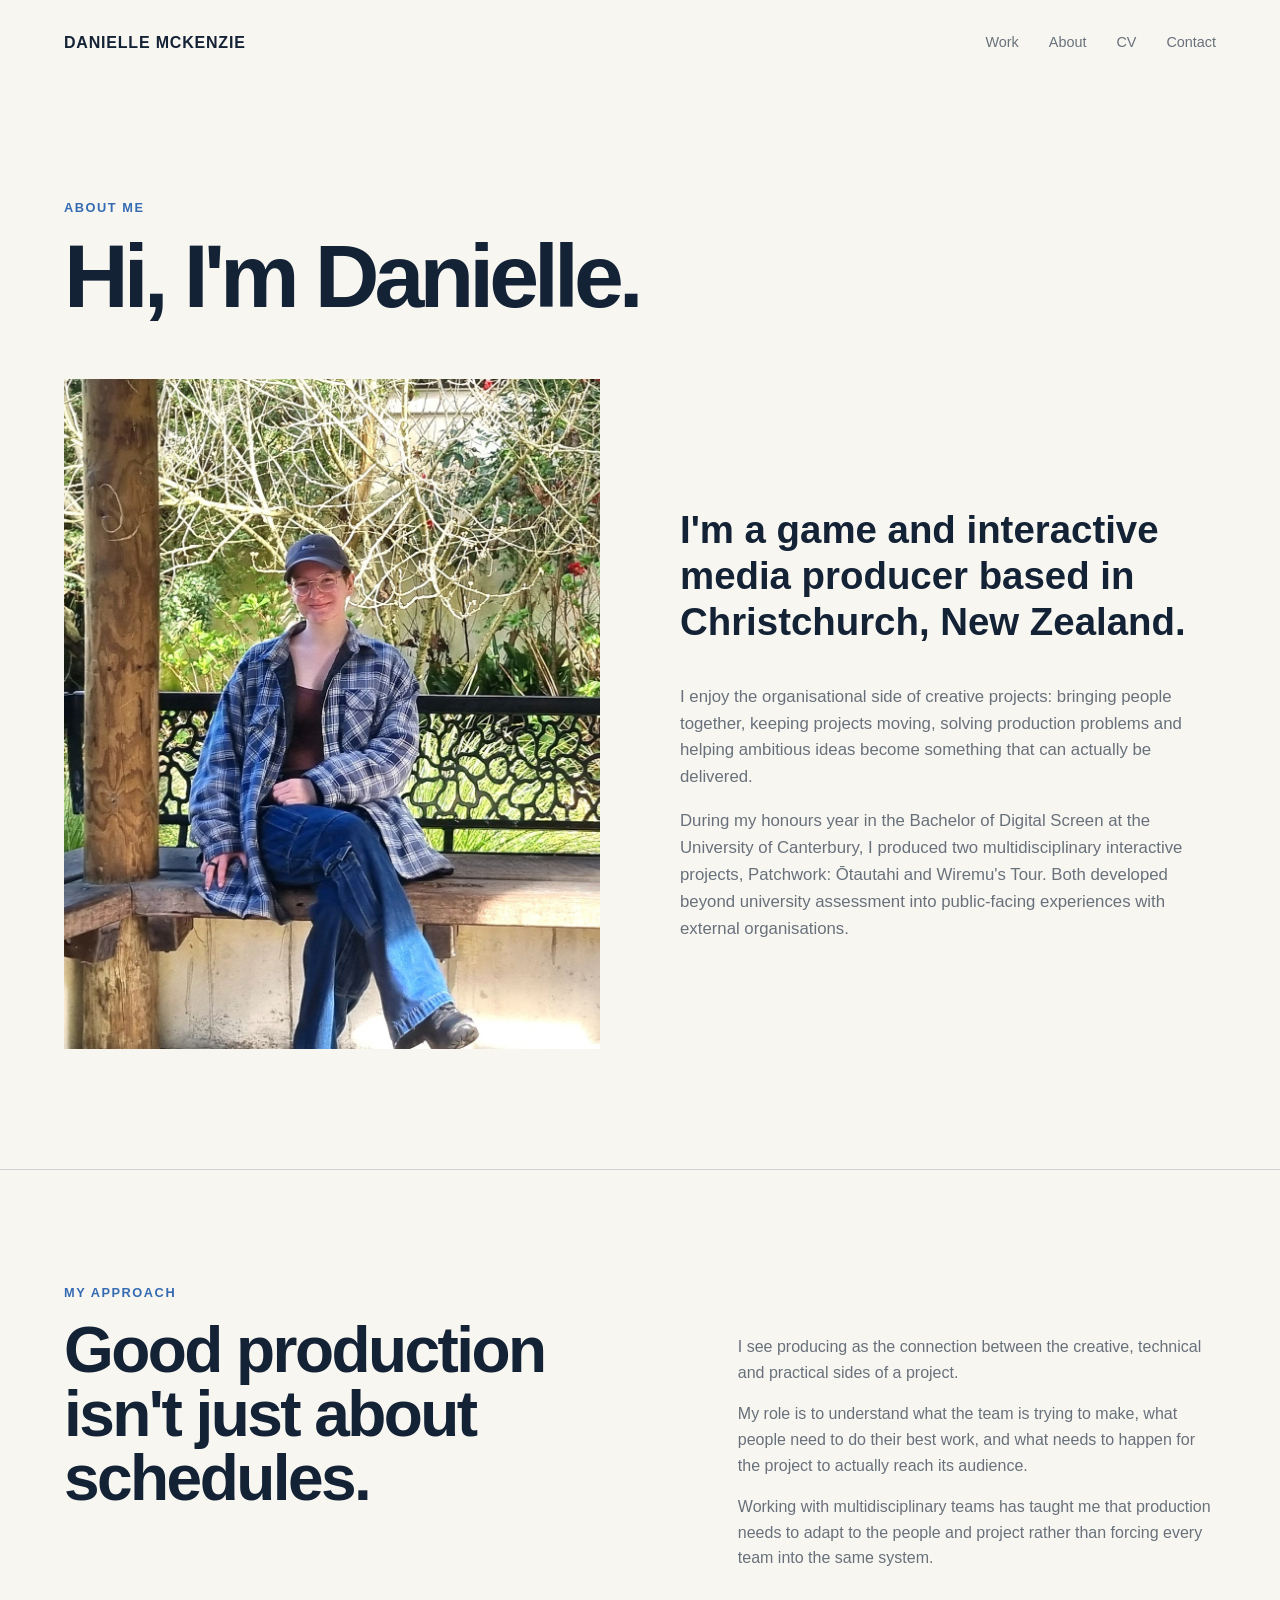
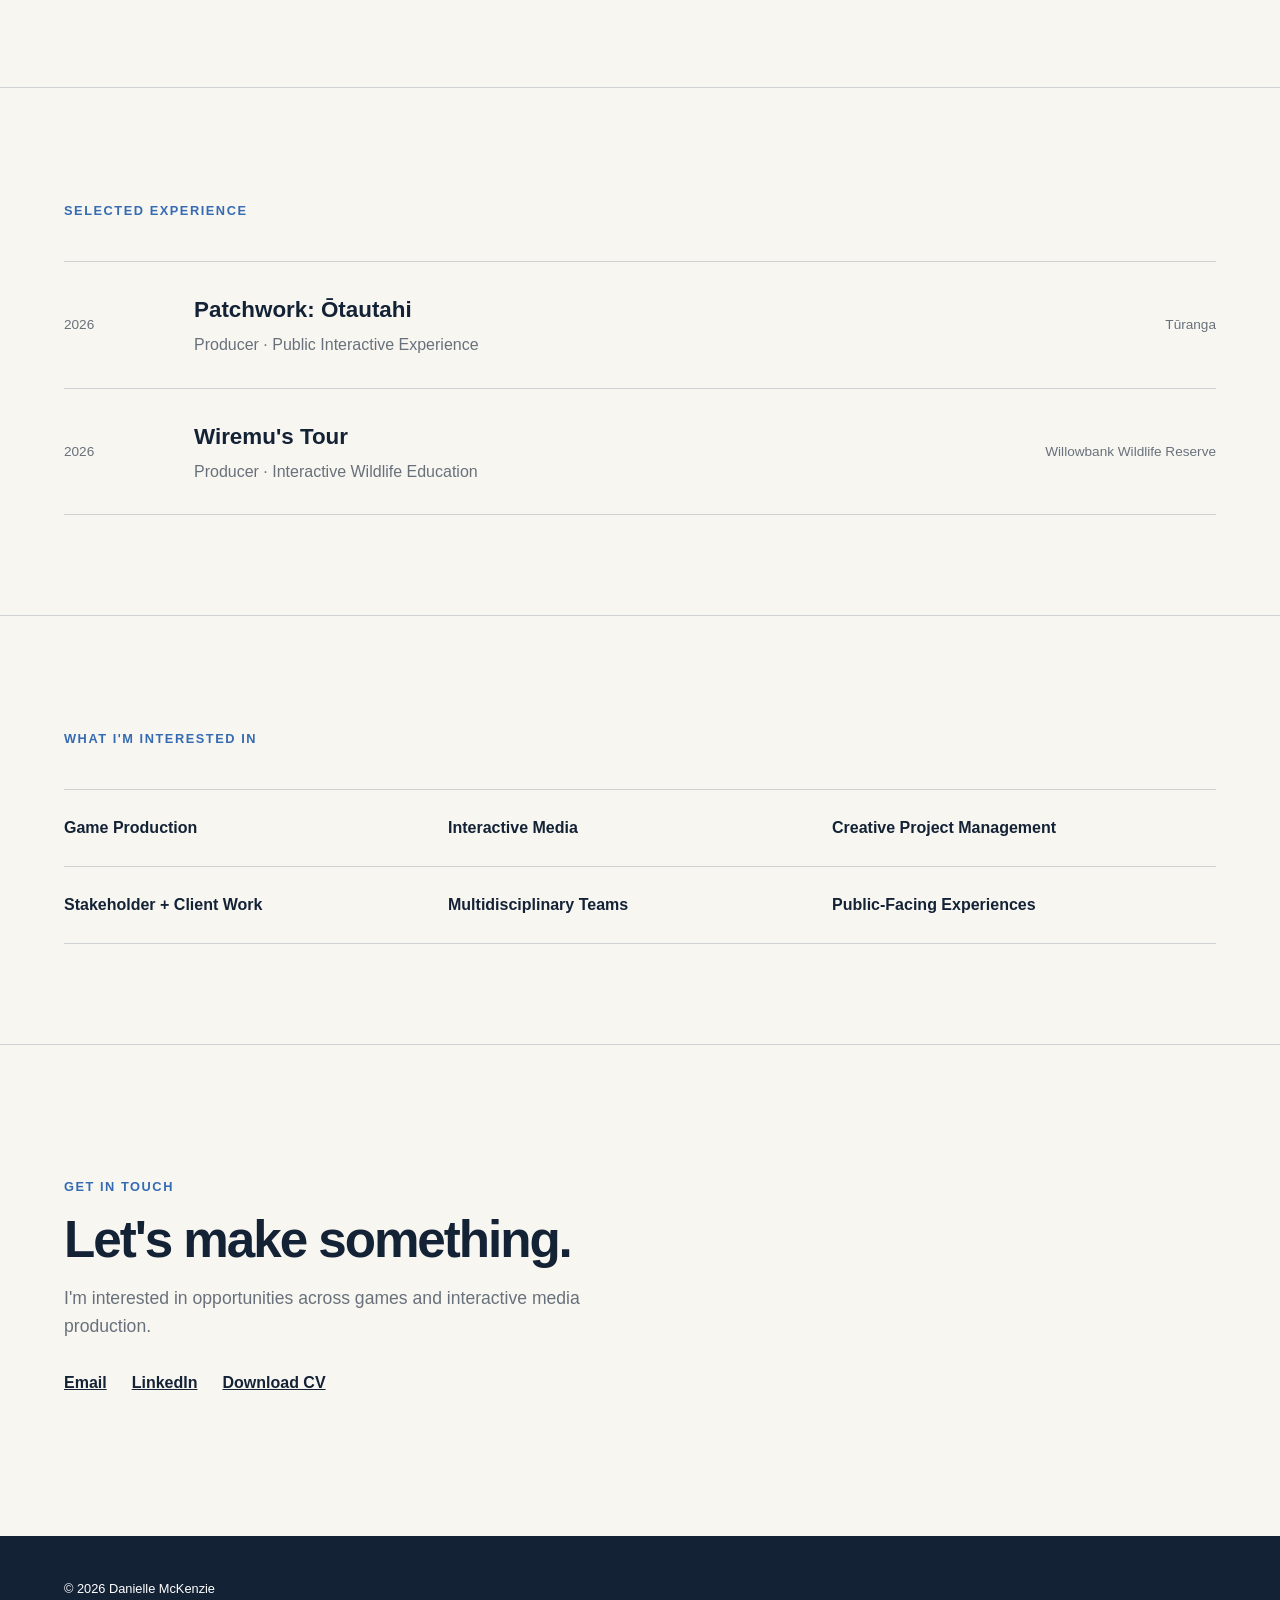
==== about.html @ 28f17426 "Add files via upload" ====
<!DOCTYPE html>
<html lang="en">

<head>
    <meta charset="UTF-8">
    <meta name="viewport" content="width=device-width, initial-scale=1.0">

    <title>About | Danielle McKenzie</title>

    <meta
        name="description"
        content="About Danielle McKenzie, a game and interactive media producer based in Christchurch, New Zealand."
    >

    <link rel="stylesheet" href="css/style.css">
</head>


<body>

<header class="site-header">

    <a href="index.html" class="logo">
        Danielle McKenzie
    </a>

    <nav class="navigation">
        <a href="index.html#work">Work</a>
        <a href="about.html">About</a>
        <a href="files/Danielle-McKenzie-CV.pdf">CV</a>
        <a href="#contact">Contact</a>
    </nav>

</header>


<main>

    <!-- ABOUT HERO -->

    <section class="about-hero">

        <div class="about-heading">

            <p class="eyebrow">
                About Me
            </p>

            <h1>
                Hi, I'm Danielle.
            </h1>

        </div>


        <div class="about-grid">

            <div class="about-photo">

                <img
                    src="images/personal/DaniellePic.jpg"
                    alt="Danielle McKenzie"
                >

            </div>


            <div class="about-intro">

                <p class="about-lead">
                    I'm a game and interactive media producer based
                    in Christchurch, New Zealand.
                </p>

                <p>
                    I enjoy the organisational side of creative
                    projects: bringing people together, keeping
                    projects moving, solving production problems and
                    helping ambitious ideas become something that can
                    actually be delivered.
                </p>

                <p>
                    During my honours year in the Bachelor of Digital
                    Screen at the University of Canterbury, I produced
                    two multidisciplinary interactive projects,
                    Patchwork: Ōtautahi and Wiremu's Tour. Both
                    developed beyond university assessment into
                    public-facing experiences with external
                    organisations.
                </p>

            </div>

        </div>

    </section>


    <!-- APPROACH -->

    <section class="about-section">

        <p class="eyebrow">
            My Approach
        </p>

        <div class="about-statement">

            <h2>
                Good production isn't just about schedules.
            </h2>

            <div>

                <p>
                    I see producing as the connection between the
                    creative, technical and practical sides of a
                    project.
                </p>

                <p>
                    My role is to understand what the team is trying
                    to make, what people need to do their best work,
                    and what needs to happen for the project to
                    actually reach its audience.
                </p>

                <p>
                    Working with multidisciplinary teams has taught me
                    that production needs to adapt to the people and
                    project rather than forcing every team into the
                    same system.
                </p>

            </div>

        </div>

    </section>


    <!-- EXPERIENCE -->

    <section class="about-section">

        <p class="eyebrow">
            Selected Experience
        </p>

        <div class="experience-list">

            <a
                href="patchwork.html"
                class="experience-item"
            >

                <div class="experience-year">
                    2026
                </div>

                <div>
                    <h3>Patchwork: Ōtautahi</h3>

                    <p>
                        Producer · Public Interactive Experience
                    </p>
                </div>

                <div class="experience-outcome">
                    Tūranga
                </div>

            </a>


            <a
                href="wiremus-tour.html"
                class="experience-item"
            >

                <div class="experience-year">
                    2026
                </div>

                <div>
                    <h3>Wiremu's Tour</h3>

                    <p>
                        Producer · Interactive Wildlife Education
                    </p>
                </div>

                <div class="experience-outcome">
                    Willowbank Wildlife Reserve
                </div>

            </a>

        </div>

    </section>


    <!-- INTERESTS -->

    <section class="about-section">

        <p class="eyebrow">
            What I'm Interested In
        </p>

        <div class="interest-grid">

            <div>Game Production</div>
            <div>Interactive Media</div>
            <div>Creative Project Management</div>
            <div>Stakeholder + Client Work</div>
            <div>Multidisciplinary Teams</div>
            <div>Public-Facing Experiences</div>

        </div>

    </section>


    <!-- CONTACT -->

    <section class="contact" id="contact">

        <p class="eyebrow">
            Get In Touch
        </p>

        <h2>
            Let's make something.
        </h2>

        <p>
            I'm interested in opportunities across games and
            interactive media production.
        </p>

        <div class="contact-links">

            <a href="mailto:daniellemck@outlook.co.nz">
                Email
            </a>

            <a
                href="https://www.linkedin.com/in/danielle-mckenzie-190748327/"
                target="_blank"
                rel="noopener"
            >
                LinkedIn
            </a>

            <a
                href="files/Danielle_McKenzie_CV.pdf"
                target="_blank"
            >
                Download CV
            </a>

        </div>

    </section>

</main>


<footer>

    <p>
        © 2026 Danielle McKenzie
    </p>

</footer>

</body>

</html>
---- css/style.css ----
/* ------------------------------
   Base
------------------------------ */

* {
    box-sizing: border-box;
}

html {
    scroll-behavior: smooth;
}

body {
    margin: 0;

    background: #f8f6f1;
    color: #202733;

    font-family:
        Inter,
        Arial,
        sans-serif;

    line-height: 1.6;
}

img {
    display: block;
    width: 100%;
}

a {
    color: inherit;
}


/* ------------------------------
   Header
------------------------------ */

.site-header {
    max-width: 1400px;
    margin: 0 auto;

    padding: 30px 5%;

    display: flex;
    justify-content: space-between;
    align-items: center;
}

.logo {
    color: #142236;

    font-size: 1rem;
    font-weight: 700;

    text-decoration: none;
    text-transform: uppercase;
    letter-spacing: 0.05em;
}

.navigation {
    display: flex;
    gap: 30px;
}

.navigation a {
    color: #68717b;

    font-size: 0.9rem;
    text-decoration: none;
}

.navigation a:hover {
    color: #142236;
}


/* ------------------------------
   General sections
------------------------------ */

main {
    overflow: hidden;
}

section {
    max-width: 1400px;
    margin: 0 auto;

    padding-left: 5%;
    padding-right: 5%;
}

.eyebrow {
    margin-bottom: 15px;

    color: #356bb3;

    font-size: 0.8rem;
    font-weight: 700;

    letter-spacing: 0.12em;
    text-transform: uppercase;
}


/* ------------------------------
   Hero
------------------------------ */

.hero {
    min-height: 75vh;

    display: flex;
    flex-direction: column;
    justify-content: center;

    padding-top: 80px;
    padding-bottom: 120px;
}

.hero h1 {
    max-width: 1000px;

    margin: 0;

    color: #142236;

    font-size: clamp(3rem, 6vw, 6.5rem);
    line-height: 0.98;

    letter-spacing: -0.05em;
}

.hero-intro {
    max-width: 700px;

    margin-top: 35px;
    margin-bottom: 35px;

    color: #68717b;

    font-size: 1.15rem;
}

.button {
    align-self: flex-start;

    padding: 14px 22px;

    background: #142236;
    color: white;

    text-decoration: none;
    font-weight: 600;
}


/* ------------------------------
   Work
------------------------------ */

.work {
    padding-top: 100px;
    padding-bottom: 100px;
}

.section-heading {
    margin-bottom: 60px;
}

.section-heading h2,
.skills h2,
.contact h2 {
    max-width: 800px;

    margin: 0;

    color: #142236;

    font-size: clamp(2rem, 4vw, 4rem);
    line-height: 1.05;

    letter-spacing: -0.04em;
}

.project-card {
    margin-bottom: 120px;
}

.project-image {
    display: block;

    overflow: hidden;

    background: #ddd;
}

.project-image img {
    aspect-ratio: 16 / 8;

    object-fit: cover;

    transition: transform 0.4s ease;
}

.project-image:hover img {
    transform: scale(1.015);
}

.project-info {
    max-width: 800px;

    padding-top: 25px;
}

.project-meta {
    color: #68717b;

    font-size: 0.85rem;
    font-weight: 600;

    text-transform: uppercase;
    letter-spacing: 0.06em;
}

.project-info h3 {
    margin: 8px 0 15px;

    color: #142236;

    font-size: clamp(2rem, 4vw, 3.5rem);
    line-height: 1;
}

.project-info p {
    max-width: 650px;
}

.text-link {
    display: inline-block;

    margin-top: 10px;

    color: #142236;

    font-weight: 700;
    text-decoration: none;
}


/* ------------------------------
   Skills
------------------------------ */

.skills {
    padding-top: 100px;
    padding-bottom: 120px;
}

.skills-grid {
    margin-top: 50px;

    display: grid;
    grid-template-columns: repeat(3, 1fr);

    border-top: 1px solid #cfd2d3;
}

.skills-grid p {
    margin: 0;

    padding: 25px 10px 25px 0;

    border-bottom: 1px solid #cfd2d3;

    font-weight: 600;
}


/* ------------------------------
   Contact
------------------------------ */

.contact {
    padding-top: 120px;
    padding-bottom: 140px;

    border-top: 1px solid #cfd2d3;
}

.contact > p:not(.eyebrow) {
    max-width: 600px;

    color: #68717b;

    font-size: 1.1rem;
}

.contact-links {
    margin-top: 30px;

    display: flex;
    gap: 25px;
}

.contact-links a {
    color: #142236;

    font-weight: 700;
}


/* ------------------------------
   Footer
------------------------------ */

footer {
    padding: 30px 5%;

    background: #142236;
    color: white;

    font-size: 0.8rem;
}
/* ------------------------------
   Case Studies
------------------------------ */

.case-hero {
    padding-top: 100px;
    padding-bottom: 60px;
}

.case-hero-content {
    max-width: 950px;
}

.case-title {
    margin: 10px 0 25px;

    color: #142236;

    font-size: clamp(3.5rem, 7vw, 7rem);
    line-height: 0.95;
    letter-spacing: -0.055em;
}

.case-intro {
    max-width: 760px;

    color: #68717b;

    font-size: 1.2rem;
}

.case-hero-image {
    max-width: 1400px;
    margin: 20px auto 0;
    padding: 0 5%;
}

.case-hero-image img {
    width: 100%;
    max-height: 700px;

    object-fit: cover;
}

.project-facts {
    max-width: 1400px;
    margin: 0 auto;

    padding: 40px 5% 80px;

    display: grid;
    grid-template-columns: repeat(4, 1fr);
    gap: 30px;
}

.fact-label {
    margin: 0 0 5px;

    color: #68717b;

    font-size: 0.7rem;
    font-weight: 700;

    letter-spacing: 0.1em;
    text-transform: uppercase;
}

.fact-value {
    margin: 0;

    color: #142236;

    font-weight: 600;
}

.case-section {
    padding-top: 100px;
    padding-bottom: 100px;

    border-top: 1px solid #cfd2d3;
}

.case-section-heading {
    display: grid;
    grid-template-columns: 1fr 2fr;
    gap: 60px;
}

.case-section-number {
    color: #68717b;

    font-size: 0.8rem;
    font-weight: 700;

    letter-spacing: 0.1em;
}

.case-section-content {
    max-width: 800px;
}

.case-section h2 {
    margin: 0 0 30px;

    color: #142236;

    font-size: clamp(2.5rem, 5vw, 4.5rem);
    line-height: 1;
    letter-spacing: -0.04em;
}

.case-section-content > p {
    color: #68717b;

    font-size: 1.05rem;
}

.responsibility-grid {
    margin-top: 50px;

    display: grid;
    grid-template-columns: repeat(2, 1fr);
    gap: 15px;
}

.responsibility {
    padding: 25px;

    background: #eeece7;
}

.responsibility h3 {
    margin-top: 0;
    margin-bottom: 8px;

    color: #142236;

    font-size: 1rem;
}

.responsibility p {
    margin: 0;

    color: #68717b;

    font-size: 0.9rem;
}


/* Production story */

.production-story {
    padding-top: 100px;
    padding-bottom: 100px;

    border-top: 1px solid #cfd2d3;
}

.story-header {
    max-width: 900px;
    margin-bottom: 50px;
}

.story-number {
    color: #356bb3;

    font-size: 0.8rem;
    font-weight: 700;

    letter-spacing: 0.1em;
    text-transform: uppercase;
}

.story-header h2 {
    margin: 10px 0 20px;

    color: #142236;

    font-size: clamp(2.5rem, 5vw, 4.5rem);
    line-height: 1;
    letter-spacing: -0.04em;
}

.story-summary {
    max-width: 700px;

    color: #68717b;

    font-size: 1.1rem;
}

.story-image {
    margin: 50px 0;
}

.story-image img {
    max-height: 650px;

    object-fit: cover;
}

.story-grid {
    display: grid;
    grid-template-columns: repeat(3, 1fr);
    gap: 40px;
}

.story-block {
    padding-top: 20px;

    border-top: 2px solid #142236;
}

.story-block h3 {
    margin: 0 0 12px;

    color: #142236;

    font-size: 0.8rem;

    letter-spacing: 0.08em;
    text-transform: uppercase;
}

.story-block p {
    margin: 0;

    color: #68717b;
}


/* Evidence */

.evidence-image {
    margin-top: 50px;
}

.evidence-image img {
    max-height: 700px;

    object-fit: contain;

    background: #eeece7;
}

.image-caption {
    margin-top: 10px;

    color: #68717b;

    font-size: 0.8rem;
}


/* Outcome */

.outcome-section {
    max-width: none;

    padding: 120px 5%;

    background: #142236;
    color: white;
}

.outcome-inner {
    max-width: 1400px;
    margin: 0 auto;
}

.outcome-section .eyebrow {
    color: #a8c5e8;
}

.outcome-section h2 {
    max-width: 1000px;

    margin: 0;

    font-size: clamp(3rem, 6vw, 6rem);
    line-height: 0.98;
    letter-spacing: -0.05em;
}

.outcome-section p {
    max-width: 700px;

    color: #d9e0e8;

    font-size: 1.1rem;
}


/* Credits */

.credits {
    padding-top: 80px;
    padding-bottom: 80px;
}

.credits p {
    max-width: 900px;

    color: #68717b;
}


@media (max-width: 700px) {

    .project-facts {
        grid-template-columns: repeat(2, 1fr);
    }

    .case-section-heading {
        grid-template-columns: 1fr;
        gap: 20px;
    }

    .responsibility-grid {
        grid-template-columns: 1fr;
    }

    .story-grid {
        grid-template-columns: 1fr;
    }

}

/* ------------------------------
   Team Feature
------------------------------ */

.team-feature {
    max-width: 1400px;
    margin: 70px auto 0;

    display: grid;
    grid-template-columns: 1.5fr 1fr;
    gap: 50px;
    align-items: center;
}

.team-feature img {
    width: 100%;
    aspect-ratio: 16 / 10;

    object-fit: cover;
}

.team-feature-text {
    max-width: 500px;
}

.team-feature-text h3 {
    margin: 5px 0 20px;

    color: #142236;

    font-size: clamp(2rem, 3vw, 3rem);
    line-height: 1;
    letter-spacing: -0.04em;
}

.team-feature-text p:last-child {
    color: #68717b;
}

/* ------------------------------
   About
------------------------------ */

.about-hero {
    padding-top: 100px;
    padding-bottom: 120px;
}

.about-heading {
    margin-bottom: 60px;
}

.about-heading h1 {
    margin: 0;

    color: #142236;

    font-size: clamp(3.5rem, 7vw, 7rem);
    line-height: 0.95;
    letter-spacing: -0.055em;
}

.about-grid {
    display: grid;
    grid-template-columns: 1fr 1fr;
    gap: 80px;
    align-items: center;
}

.about-photo img {
    width: 100%;
    aspect-ratio: 4 / 5;
    object-fit: cover;
}

.about-intro {
    max-width: 600px;
}

.about-intro p {
    color: #68717b;
    font-size: 1.05rem;
}

.about-intro .about-lead {
    color: #142236;

    font-size: clamp(1.6rem, 3vw, 2.5rem);
    font-weight: 600;
    line-height: 1.2;
}


/* ------------------------------
   About Sections
------------------------------ */

.about-section {
    padding-top: 100px;
    padding-bottom: 100px;

    border-top: 1px solid #cfd2d3;
}

.about-statement {
    display: grid;
    grid-template-columns: 1.2fr 1fr;
    gap: 100px;
}

.about-statement h2 {
    max-width: 650px;

    margin: 0;

    color: #142236;

    font-size: clamp(2.5rem, 5vw, 4.5rem);
    line-height: 1;
    letter-spacing: -0.04em;
}

.about-statement > div {
    max-width: 550px;
}

.about-statement p {
    color: #68717b;
}


/* ------------------------------
   Experience
------------------------------ */

.experience-list {
    margin-top: 40px;

    border-top: 1px solid #cfd2d3;
}

.experience-item {
    padding: 30px 0;

    display: grid;
    grid-template-columns: 100px 1fr auto;
    gap: 30px;
    align-items: center;

    border-bottom: 1px solid #cfd2d3;

    color: inherit;
    text-decoration: none;
}

.experience-item:hover h3 {
    color: #356bb3;
}

.experience-year,
.experience-outcome {
    color: #68717b;
    font-size: 0.85rem;
}

.experience-item h3 {
    margin: 0 0 4px;

    color: #142236;

    font-size: 1.4rem;
}

.experience-item p {
    margin: 0;

    color: #68717b;
}


/* ------------------------------
   Interests
------------------------------ */

.interest-grid {
    margin-top: 40px;

    display: grid;
    grid-template-columns: repeat(3, 1fr);

    border-top: 1px solid #cfd2d3;
}

.interest-grid div {
    padding: 25px 10px 25px 0;

    border-bottom: 1px solid #cfd2d3;

    color: #142236;
    font-weight: 600;
}


/* ------------------------------
   About Mobile
------------------------------ */

@media (max-width: 700px) {

    .about-grid {
        grid-template-columns: 1fr;
        gap: 40px;
    }

    .about-photo img {
        aspect-ratio: 4 / 4.5;
    }

    .about-statement {
        grid-template-columns: 1fr;
        gap: 30px;
    }

    .experience-item {
        grid-template-columns: 60px 1fr;
    }

    .experience-outcome {
        grid-column: 2;
    }

    .interest-grid {
        grid-template-columns: 1fr;
    }

}

/* Mobile */

@media (max-width: 700px) {

    .team-feature {
        grid-template-columns: 1fr;
        gap: 25px;

        margin-top: 50px;
    }

}

/* ------------------------------
   Mobile
------------------------------ */

@media (max-width: 700px) {

    .site-header {
        align-items: flex-start;
        gap: 25px;
    }

    .navigation {
        gap: 12px;

        flex-wrap: wrap;
        justify-content: flex-end;
    }

    .hero {
        min-height: auto;

        padding-top: 100px;
        padding-bottom: 100px;
    }

    .hero h1 {
        font-size: 3.4rem;
    }

    .project-image img {
        aspect-ratio: 4 / 3;
    }

    .skills-grid {
        grid-template-columns: 1fr;
    }

}
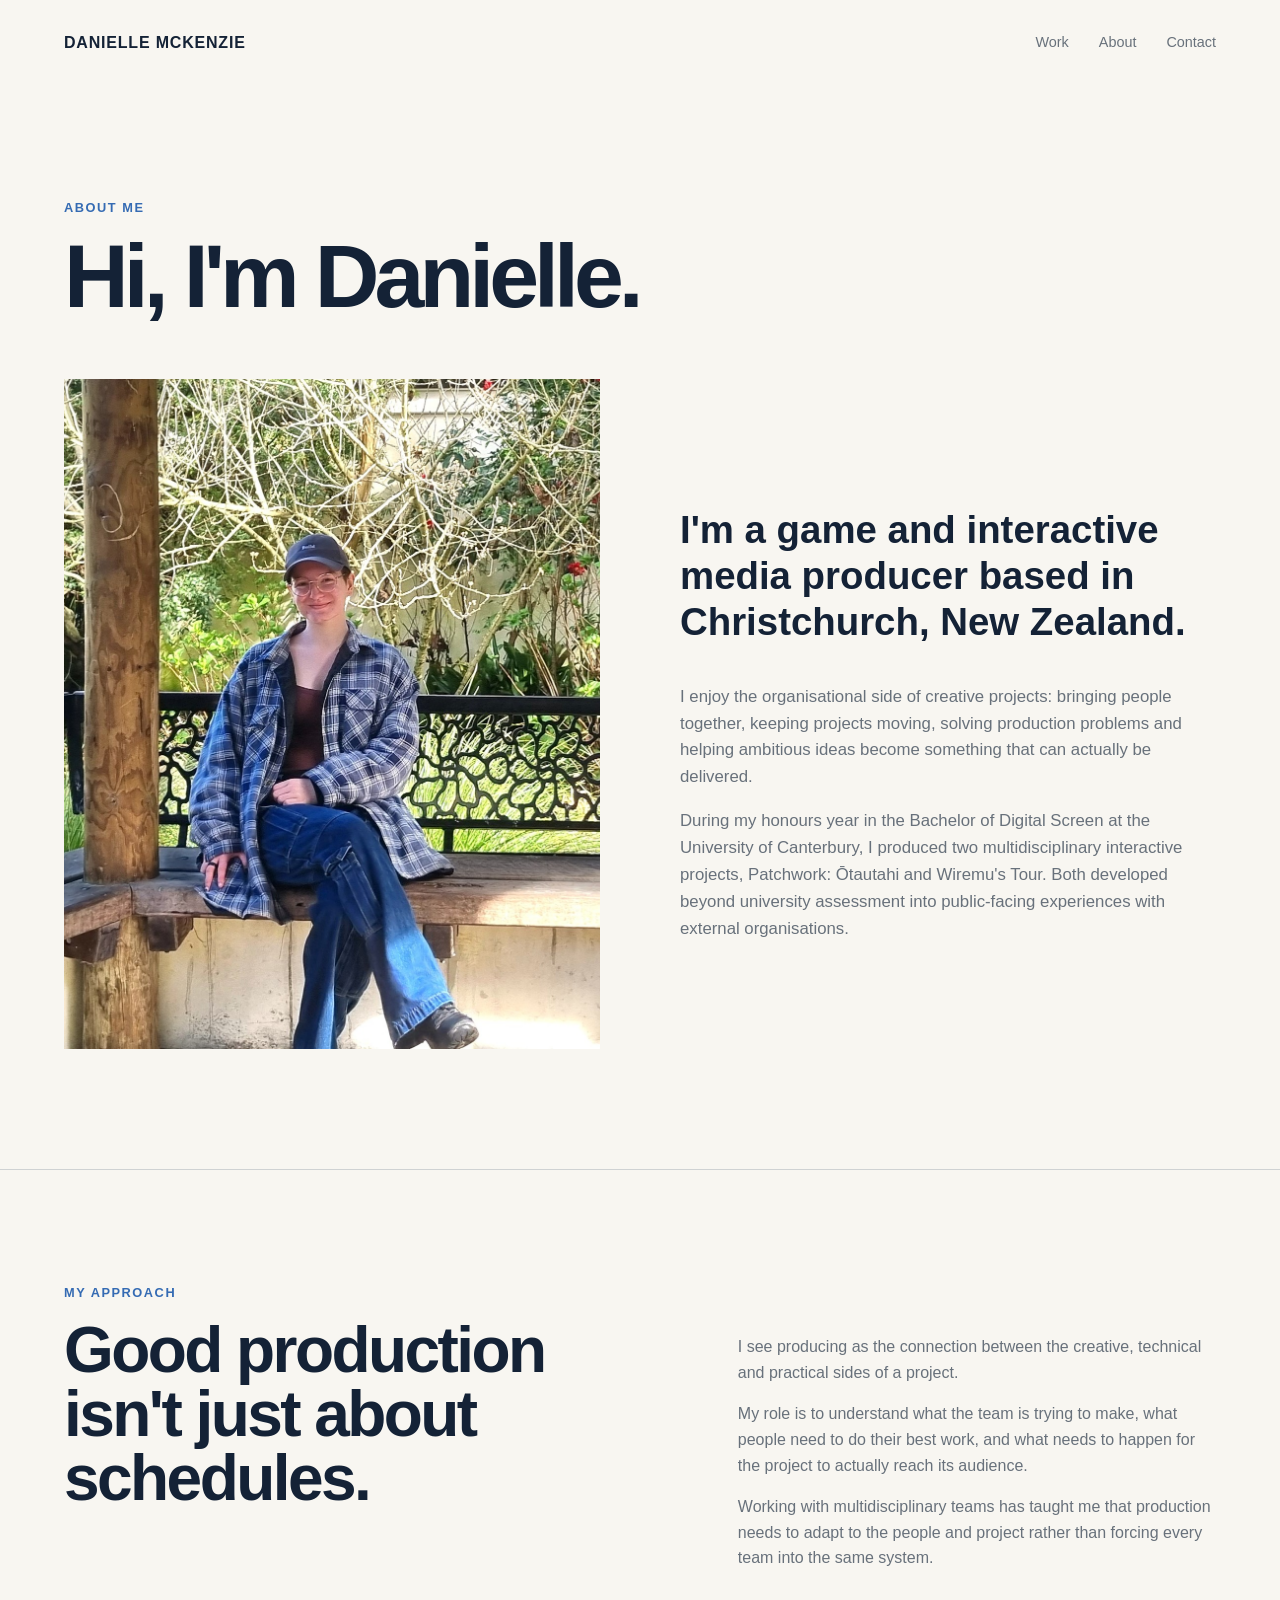
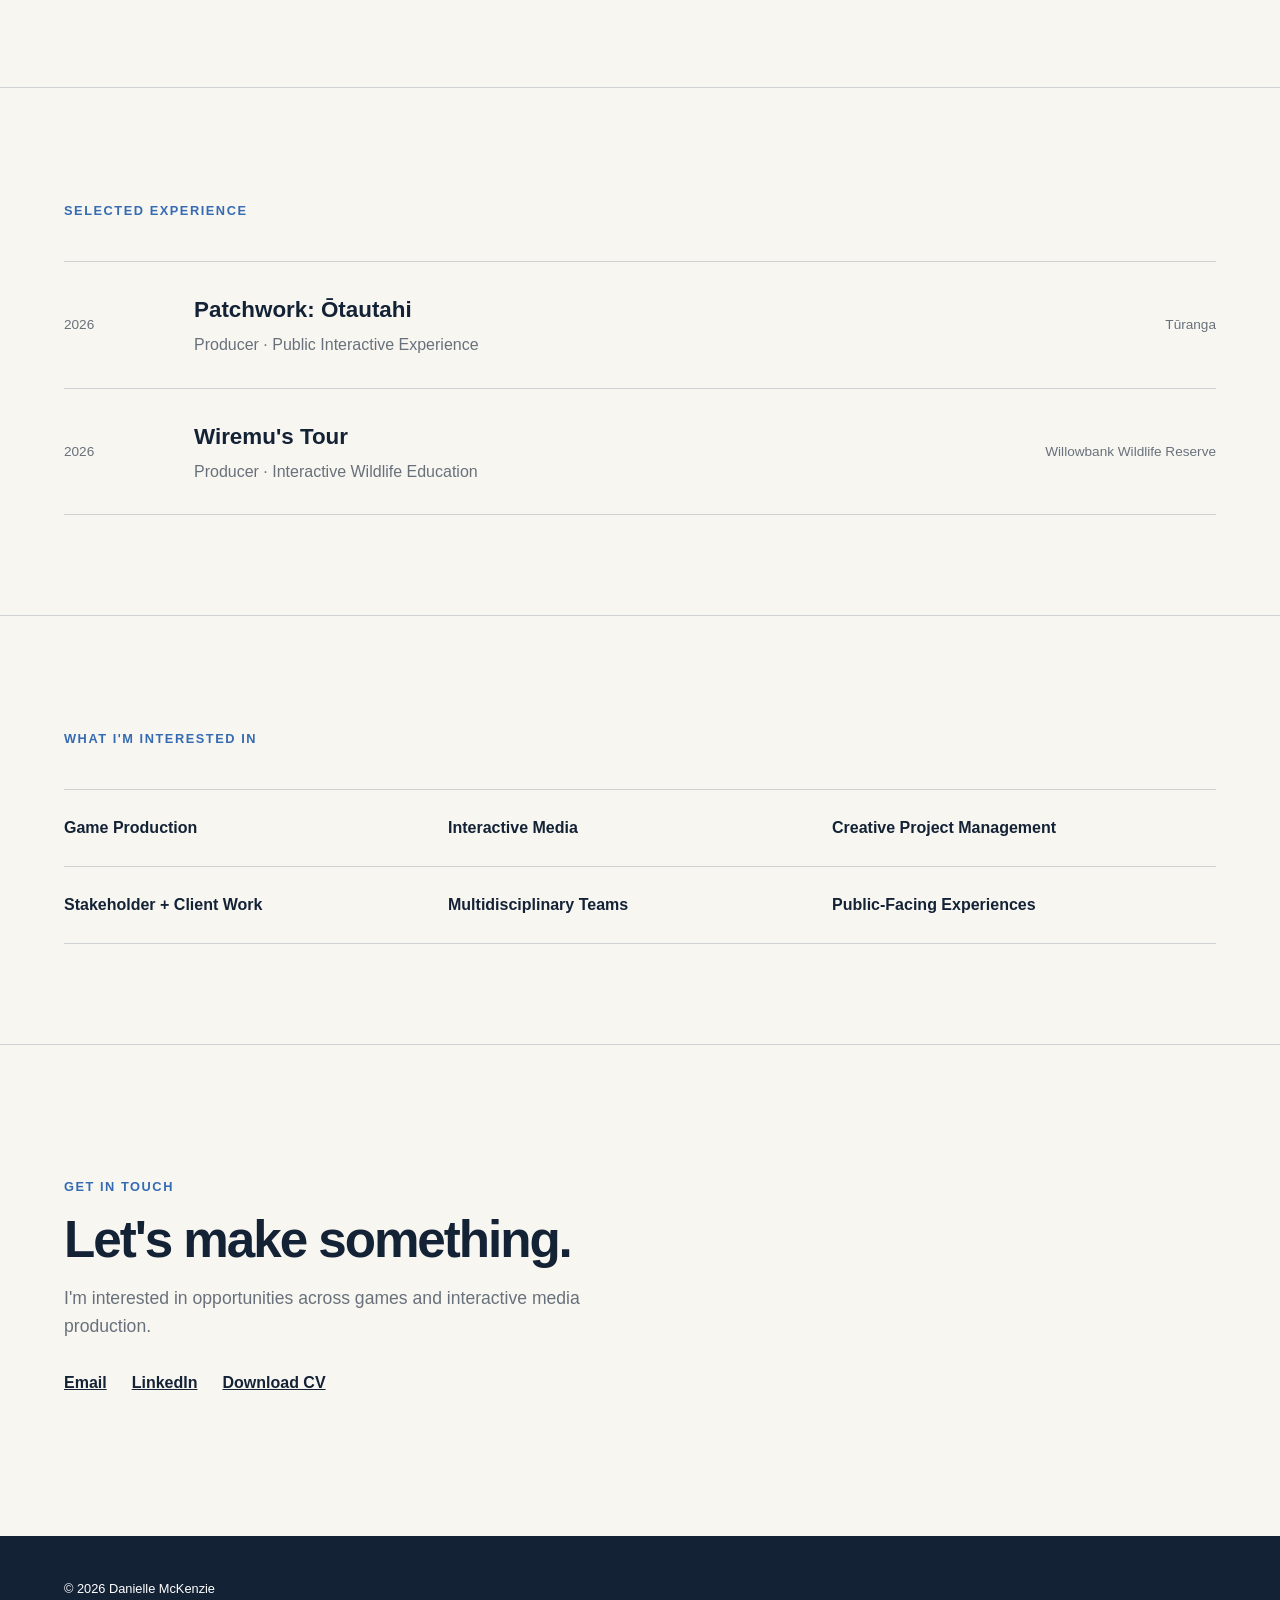
==== commit 34792af2: "Add files via upload" ====
--- a/about.html
+++ b/about.html
@@ -27,7 +27,6 @@
     <nav class="navigation">
         <a href="index.html#work">Work</a>
         <a href="about.html">About</a>
-        <a href="files/Danielle-McKenzie-CV.pdf">CV</a>
         <a href="#contact">Contact</a>
     </nav>
 
